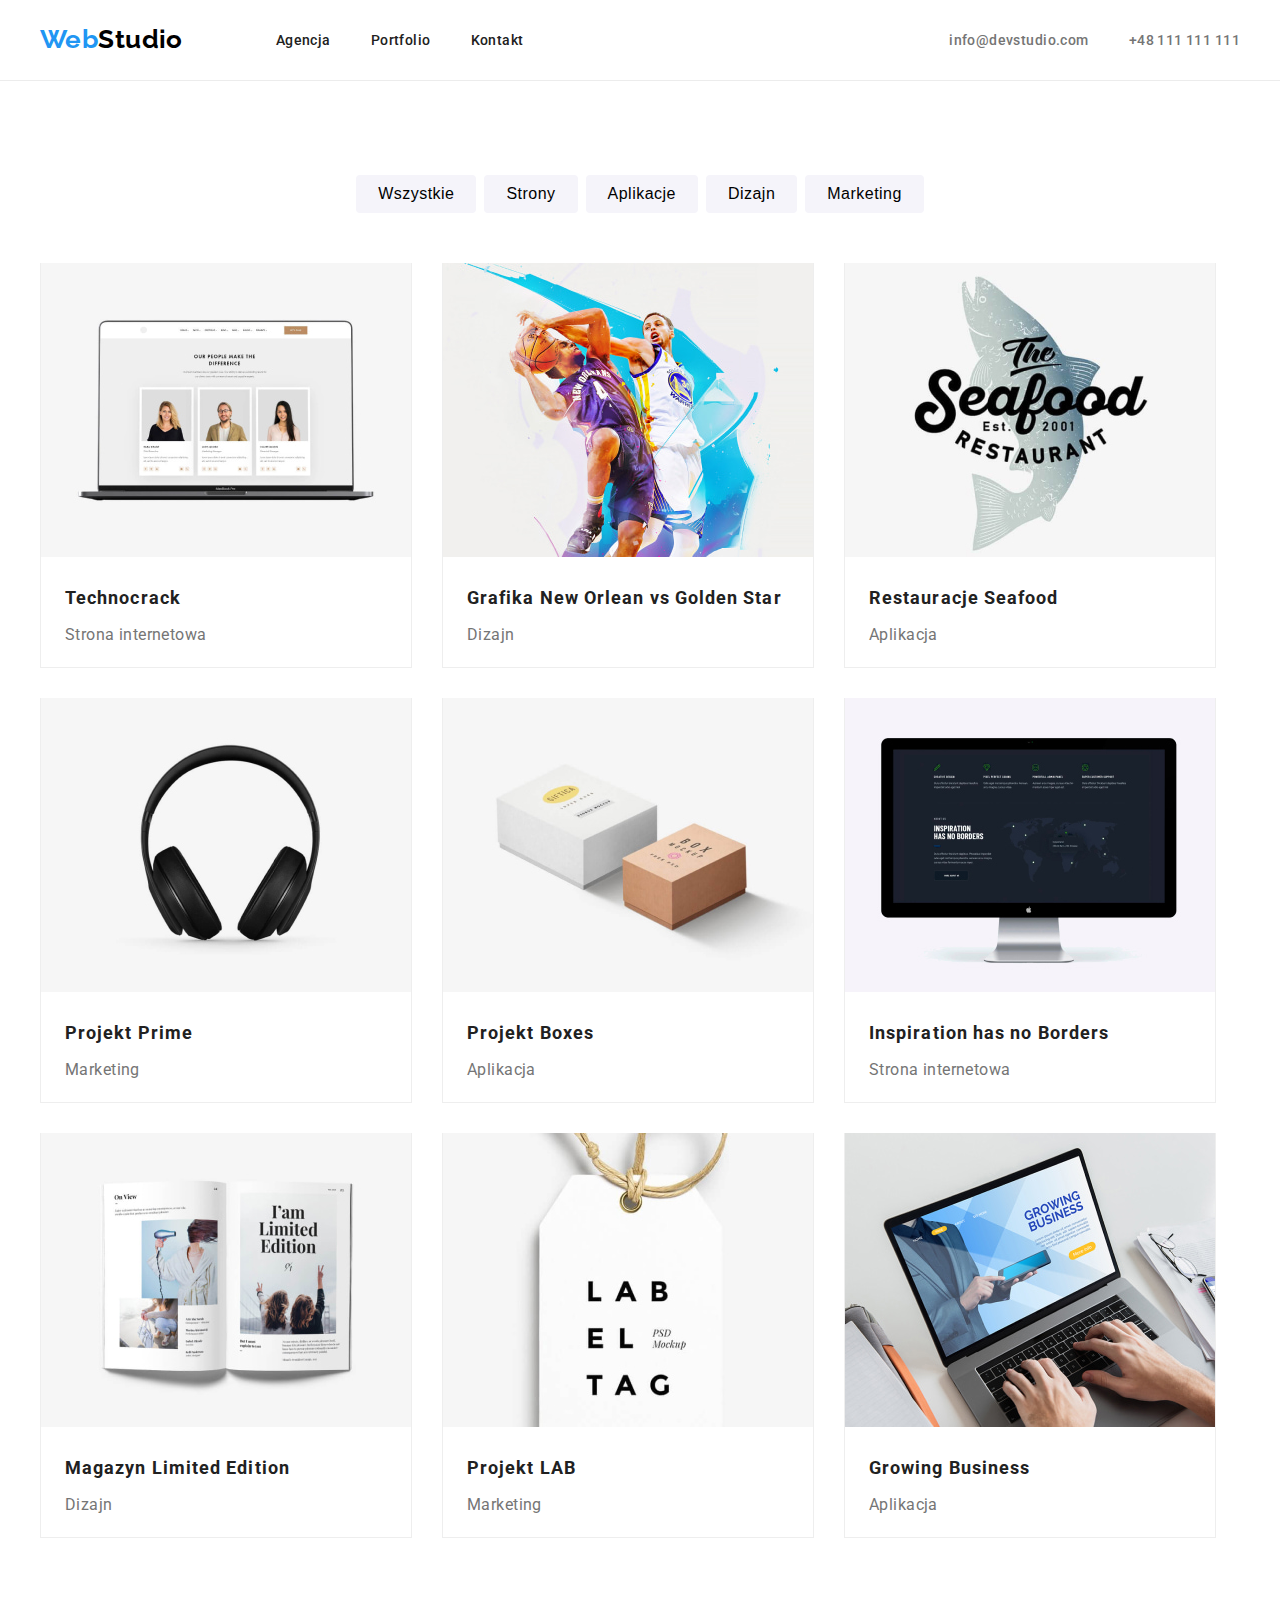
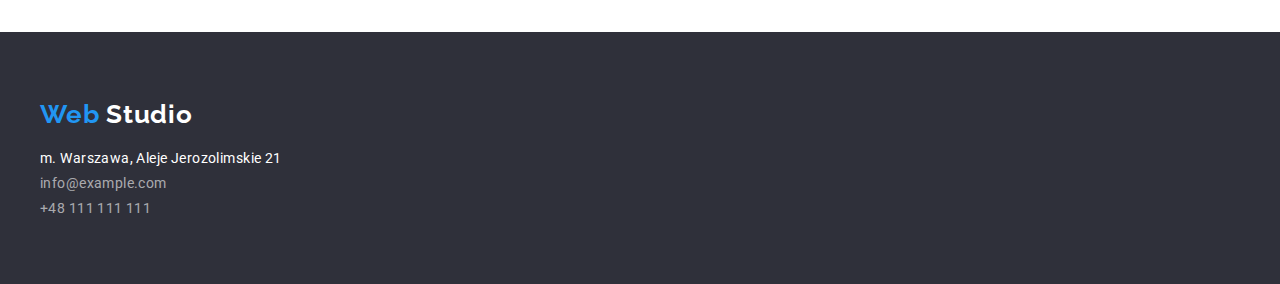
==== portfolio.html @ 39760580 "first commit" ====
<!DOCTYPE html>
<html lang="en">
  <head>
    <title>Portfolio</title>
    <link rel="preconnect" href="https://fonts.googleapis.com" />
    <link rel="preconnect" href="https://fonts.gstatic.com" crossorigin />
    <link
      href="https://fonts.googleapis.com/css2?family=Raleway:wght@700&family=Roboto:wght@400;500;700;900&display=swap"
      rel="stylesheet"
    />
    <link
      rel="stylesheet"
      href="https://cdnjs.cloudflare.com/ajax/libs/modern-normalize/1.1.0/modern-normalize.min.css"
      integrity="sha512-wpPYUAdjBVSE4KJnH1VR1HeZfpl1ub8YT/NKx4PuQ5NmX2tKuGu6U/JRp5y+Y8XG2tV+wKQpNHVUX03MfMFn9Q=="
      crossorigin="anonymous"
      referrerpolicy="no-referrer"
    />
    <link rel="stylesheet" href="./css/styles.css" />
  </head>
  <body>
    <header class="header-border">
      <div class="nav-container container">
        <nav>
          <a class="header-logo" href="./index.html"> <span class="logo-first">Web</span>Studio </a>
          <ul class="header-menu">
            <li class="header-menu-item">
              <a class="header-link" href="./index.html">Agencja</a>
            </li>
            <li class="header-menu-item">
              <a class="header-link" href="./portfolio.html">Portfolio</a>
            </li>
            <li class="header-menu-item">
              <a class="header-link" href="">kontakt</a>
            </li>
          </ul>
        </nav>
        <ul class="contact-list">
          <li class="header-contact-list">
            <a class="contact-link" href="mailto:info@devstudio.com">info@devstudio.com</a>
          </li>
          <li class="header-contact-list">
            <a class="contact-link" href="tel:+48111111111">+48 111 111 111</a>
          </li>
        </ul>
      </div>
    </header>
    <!--main section on the website-->

    <main>
      <section class="section">
        <div class="filter-container">
          <ul class="list-button">
            <li class="filter-button">
              <button class="button-header" type="button">Wszystkie</button>
            </li>
            <li class="filter-button">
              <button class="button-header" type="button">Strony</button>
            </li>
            <li class="filter-button">
              <button class="button-header" type="button">Aplikacje</button>
            </li>
            <li class="filter-button">
              <button class="button-header" type="button">Dizajn</button>
            </li>
            <li class="filter-button">
              <button class="button-header" type="button">Marketing</button>
            </li>
          </ul>
        </div>
        <div class="container">
          <ul class="image-card">
            <li class="image-list">
              <img src="./images/people.jpg" alt="people on laptop" width="370" height="294" />
              <div class="image-list-content">
              <h3 class="image-list-name">Technocrack</h3>
              <p class="image-list-description">Strona internetowa</p>
            </div>
            </li>
            <li class="image-list">
              <img src="./images/football.jpg" alt="football-players" width="370" height="294" />
              <div class="image-list-content">
              <h3 class="image-list-name">Grafika New Orlean vs Golden Star</h3>
              <p class="image-list-description">Dizajn</p>
            </div>
            </li>
            <li class="image-list">
              <img src="./images/seafood.jpg" alt="people on laptop" width="370" height="294" />
              <div class="image-list-content">
              <h3 class="image-list-name">Restauracje Seafood</h3>
              <p class="image-list-description">Aplikacja</p>
            </div>
            </li>
            <li class="image-list">
              <img src="./images/headphones.jpg" alt="headphones" width="370" height="294" />
              <div class="image-list-content">
              <h3 class="image-list-name">Projekt Prime</h3>
              <p class="image-list-description">Marketing</p>
            </div>
            </li>
            <li class="image-list">
              <img src="./images/box.jpg" alt="boxes" width="370" height="294" />
              <div class="image-list-content">
              <h3 class="image-list-name">Projekt Boxes</h3>
              <p class="image-list-description">Aplikacja</p>
            </div>
            </li>
            <li class="image-list">
              <img src="./images/macbook.jpg" alt="macbook" width="370" height="294" />
              <div class="image-list-content">
              <h3 class="image-list-name">Inspiration has no Borders</h3>
              <p class="image-list-description">Strona internetowa</p>
            </div>
            </li>
            <li class="image-list">
              <img src="./images/limitededition.jpg" alt="magazyn" width="370" height="294" />
              <div class="image-list-content">
              <h3 class="image-list-name">Magazyn Limited Edition</h3>
              <p class="image-list-description">Dizajn</p>
            </div>
            </li>
            <li class="image-list">
              <img src="./images/labeltag.jpg" alt="metka" width="370" height="294" />
              <div class="image-list-content">
              <h3 class="image-list-name">Projekt LAB</h3>
              <p class="image-list-description">Marketing</p>
            </div>
            </li>
            <li class="image-list">
              <img
                src="./images/aplikacjagrowningbusiness.jpg"
                alt="laptop"
                width="370"
                height="294"
              />
              <div class="image-list-content">
              <h3 class="image-list-name">Growing Business</h3>
              <p class="image-list-description">Aplikacja</p>
            </div>
            </li>
          </ul>
        </div>
      </section>
    </main>
    <!--Footer-->
    <footer class="footer">
      <div class="footer-container">
        <ul class="footer-details">
          <li class="logo-footer">
            <a class="link-footer-logo" href="./index.html">
              <span class="logo-first">Web</span> Studio
            </a>
          </li>
          <li class="footer-address">
            <address class="address-location">m. Warszawa, Aleje Jerozolimskie 21</address>
          </li>
          <li class="footer-contact-item">
            <a class="link-footer" href="mailto:info@example.com">info@example.com</a>
          </li>
          <li class="footer-contact-item">
            <a class="link-footer" href="tel:+48111111111">+48 111 111 111</a>
          </li>
        </ul>
      </div>
    </footer>
  </body>
</html>
---- css/styles.css ----
:root {
  --primary-font: 'Roboto', sans-serif; /* main font on the page */
  --logo-font: 'Raleway', sans-serif; /* font in logo */
  --primary-color: #212121; /* main text color on the page headers */
  --secondary-color: #757575; /* color for box descriptions and phone */
  --dark-background-color: #2f303a; /* dark background color for header and footer */
  --second-background-color: #f5f4fa; /* background color in nasz zesół section and portfolio project */
  --logo-studio-color: #000000;
  --span-logo-color: #2196f3; /* color for webstudio and hover */
  --thirt-color: #ffffff; /*color for main headline and button text inside */
  --forth-color: #eeeeee;
}

* {
  margin: 0;
  padding: 0;
}

body {
  font-family: var(--primary-font);
  color: var(--primary-color);
  font-size: 14px;
  letter-spacing: 0.03em;
}

.section {
  padding: 94px 0;
}

.container {
  /* all divs */
  max-width: 1200px;
  margin: 0px auto;
}

.header-border {
  border-bottom: 1px solid #ececec;
}

header .nav-container {
  display: flex;
  height: 80px;
  justify-content: space-between;
}

header nav {
  display: flex;
  justify-content: space-between;
  align-items: center;
}

.header-menu {
  display: flex;
  align-items: center;
}

.header-link,  /* header menu */
  .contact-link,
  .header-logo {
  text-decoration: none;
}

.header-menu > .header-menu-item:not(:last-child) {
  margin-right: 40px;
}

.contact-list > .header-contact-list:not(:last-child) {
  margin-right: 40px;
}

.contact-list {
  display: flex;
  justify-content: space-between;
  align-items: center;
  margin: 0px;
}

.header-menu-item,  /* contact list in header with no bulletpoint */
 .header-contact-list {
  list-style: none;
}

.header-logo {
  font-family: var(--logo-font);
  font-size: 26px;
  font-weight: 700;
  line-height: 1.38;
  justify-content: center;
  margin-right: 93px;
  color: var(--logo-studio-color);
}

.logo-first {
  /*logo webstudio first blue part */
  color: var(--span-logo-color);
  margin-top: 24px;
  margin-bottom: 20px;
}

.header-link {
  /* header link to agencja portfolio kontakt */
  font-weight: 500;
  line-height: 1.17;
  color: var(--primary-color);
  text-transform: capitalize;
}

.header-link:hover,  /*pseudoclasses of link special state */
.header-link:focus,
.contact-link:hover,
.contact-link:focus {
  color: var(--span-logo-color);
}

.contact-link {
  /* link to email and tel */
  color: var(--secondary-color);
  font-weight: 500;
  line-height: 1.17;
}

.main-headline {
  /* header main heading and button */
  text-align: center;
  align-items: center;
  display: flex;
  background-color: var(--dark-background-color);
  height: 600px;
  padding: 94px 0;
}

.main-headline-item {
  font-size: 44px;
  font-weight: 900;
  line-height: 1.36;
  letter-spacing: 0.06em;
  text-transform: uppercase;
  color: var(--thirt-color);
  margin-bottom: 30px;
}

.main-headline-button {
  /* main button zamow usługe*/
  font-size: 16px;
  font-weight: 700;
  line-height: 1.87;
  width: 200px;
  height: 50px;
  background-color: var(--span-logo-color);
  color: var(--thirt-color);
  border-radius: 4px;
  border: none;
  cursor: pointer;
}

.our-advantages {
  display: flex;
  gap: 30px;
}

.our-advantages-item {
  list-style: none;
}

.advantages-name {
  /* lorem ipsum headers */
  color: var(--primary-color);
  font-size: 14px;
  font-weight: 700;
  line-height: 1.14;
  margin-bottom: 10px;
  text-transform: uppercase;
}

.advantages-paragraph {
  /*lorem ipsum paragraph description */
  font-weight: 400;
  line-height: 1.71;
  color: var(--secondary-color);
}

.what-we-do-title {
  /* czym sie zajmujemy title */
  font-size: 36px;
  font-weight: 700;
  line-height: 1.17;
  text-align: center;
  margin-bottom: 50px;
  color: var(--primary-color);
}

.what-we-do-box {
  /* 3 images under czym sie zajmujemy */
  list-style: none;
}

.what-we-do-boxes {
  display: flex;
  gap: 30px;
}

.our-team {
  /* nasz zespól background color*/
  background-color: var(--second-background-color);
  list-style: none;
  padding: 94px 0;
}

.our-team-header {
  /* nasz zespół header */
  color: var(--primary-color);
  font-size: 36px;
  font-weight: 700;
  line-height: 1.17;
  text-align: center;
  margin-bottom: 50px;
}

.our-team-header::first-letter {
  text-transform: uppercase;
}

.our-team-card {
  list-style: none;
  display: flex;
  max-width: 270px;
  gap: 30px;
  text-align: center;
}

.our-team-card-item {
  border-radius: 0px 0px 4px 4px;
  box-shadow: 0px 1px 3px rgba(0, 0, 0, 0.12), 0px 1px 1px rgba(0, 0, 0, 0.14),
    0px 2px 1px rgba(0, 0, 0, 0.2);
  background-color: #ffffff;
}

.our-team-card-content {
padding: 30px 0;
}

.our-team-name {
  /*john doe name card */
  color: var(--primary-color);
  font-size: 16px;
  font-weight: 500;
  line-height: 1.17;
  text-transform: capitalize;
}

.our-team-description {
  /*john doe profession */
  color: var(--secondary-color);
  font-size: 16px;
  font-weight: 400;
  line-height: 1.12;
  text-transform: capitalize;
  margin-top: 10px
}

.footer {
  background-color: var(--dark-background-color);
}

.footer-container {
  max-width: 1200px;
  height: 252px;
  display: flex;
  flex-direction: column;
  justify-content: center;
  margin: 0px auto;
}

.link-footer-logo {
  color: var(--thirt-color);
  font-family: var(--logo-font);
  font-weight: 700;
  font-size: 26px;
  line-height: 1.19;
  letter-spacing: 0.03em;
  text-decoration: none;
  margin-bottom: 20px;
  display: inline-block;
}

.footer-details {
  list-style: none;
}

.footer-contact-item {
  margin-top: 9px;
}

.logo-first {
  color: var(--span-logo-color);
}

.footer-address {
  color: var(--thirt-color);
  font-size: 14px;
  font-weight: 400;
}

.address-location {
  font-style: normal;
}

.link-footer {
  color: #ffffff99;
  text-decoration: none;
}

/* portfolio website  buttons section as header is the same*/
.filters-container {
  max-width: 1200px;
  padding: 94px 0px 24px 0px;
  margin: 0px auto;
}

.list-button {
  display: flex;
  justify-content: center;
  margin-bottom: 50px;
}

.filter-button:not(:last-child) {
  margin-right: 8px;
}

.button-header {
  /*buttons in main section */
  font-size: 16px;
  font-weight: 500;
  line-height: 1.62;
  background-color: var(--second-background-color);
  text-align: center;
  letter-spacing: 0.03em;
  border: none;
  border-radius: 4px;
  padding: 6px 22px 6px 22px;
}

.button-header:focus,  /*button pseudoclasses */
.button-header:hover,
.button-header:active {
  color: var(--thirt-color);
  background-color: var(--span-logo-color);
  cursor: pointer;
}
.filter-button,
.image-card {
  list-style: none;
}

/* filter cards */

.container {
  max-width: 1200px;
  margin: 0px auto;
}

.image-card {
  display: flex;
  flex-wrap: wrap;
  padding: 0%;
  gap: 30px;
  list-style: none;
}

.image-list {
  max-width: 370px;
  max-height: 404px;
  border-left: 1px solid var(--forth-color);
  border-bottom: 1px solid var(--forth-color);
  border-right: 1px solid var(--forth-color);
  flex-basis: calc((100% - 2 * 30px) / 3);
}

.image-list-name {
  font-size: 18px;
  margin-bottom: 4px;
  font-weight: 700;
  line-height: 2;
  letter-spacing: 0.06em;
}

.image-list-content {
  padding: 20px 24px;
}

.image-list-description {
  color: #757575;
  font-size: 16px;
  line-height: 1.875;
}
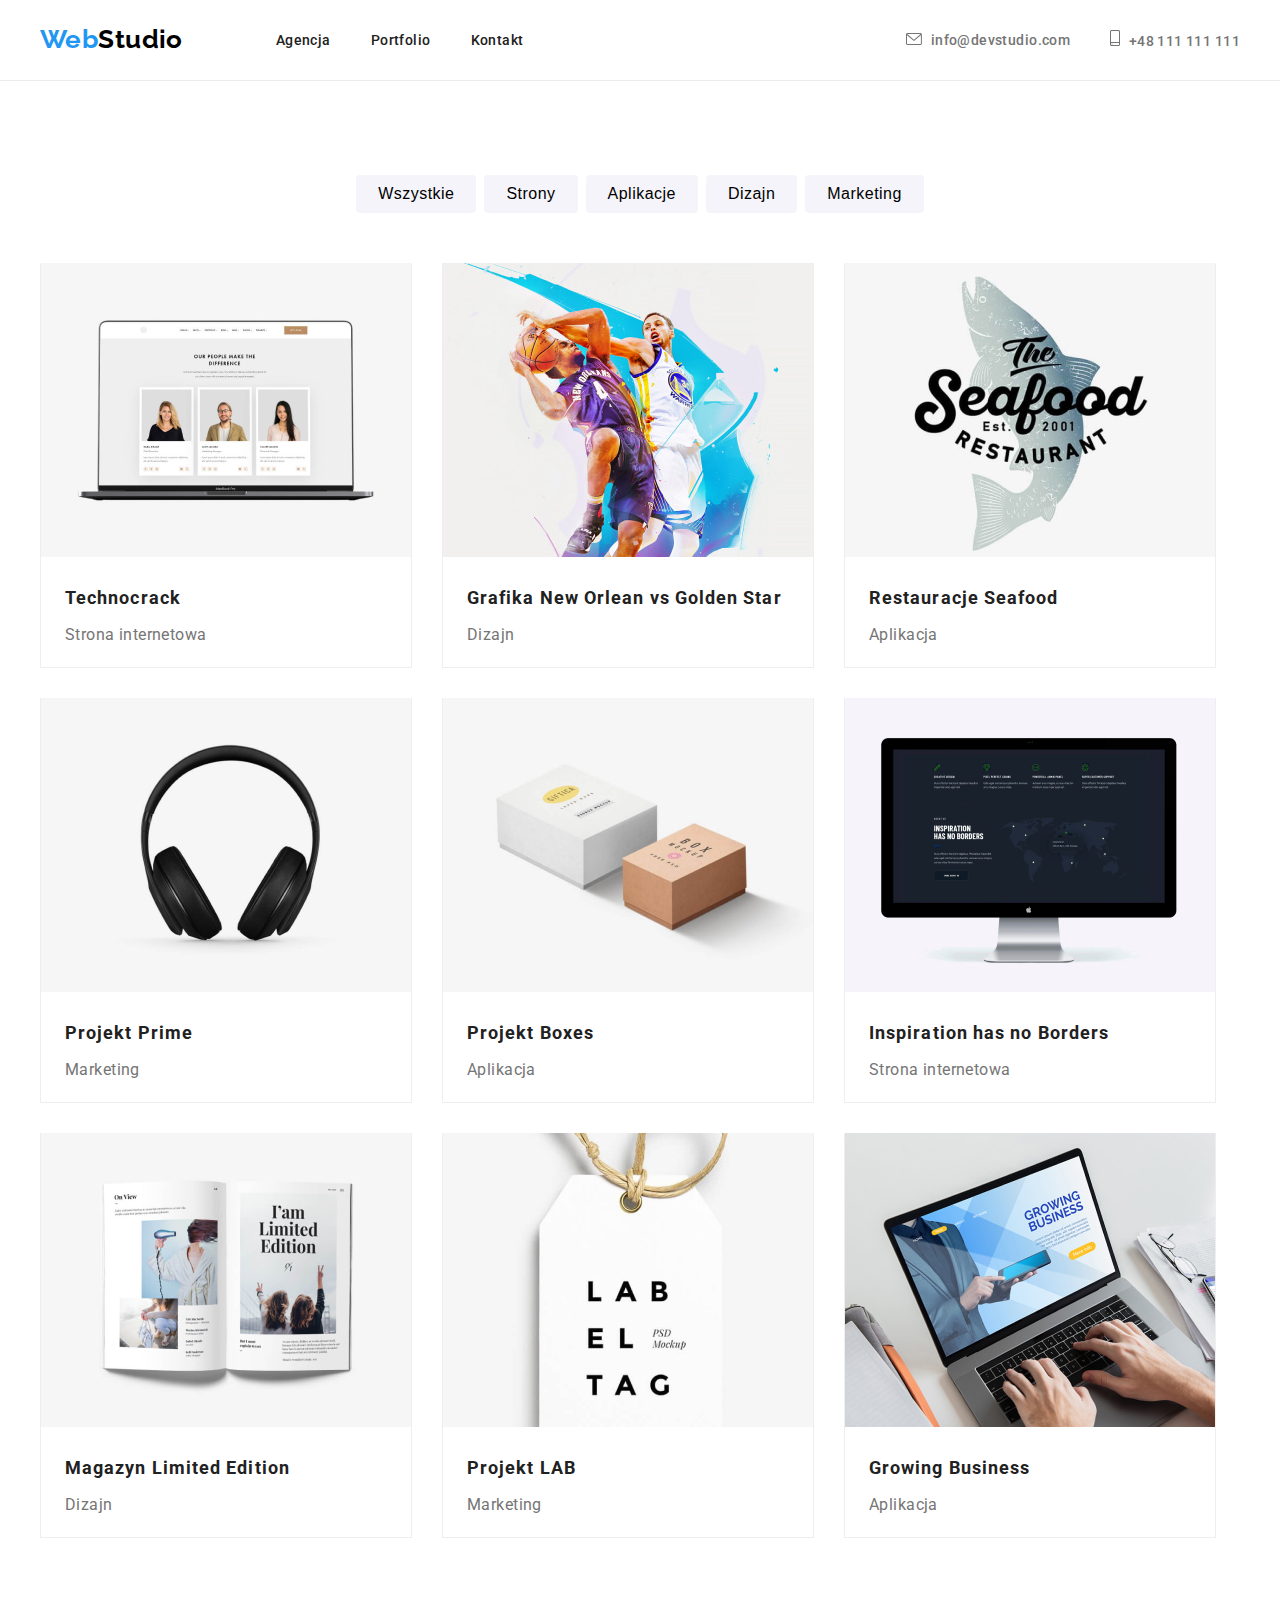
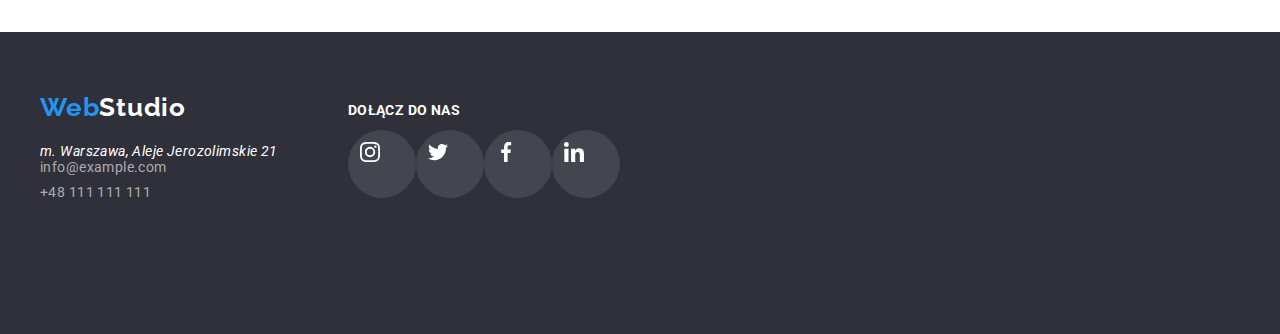
==== commit 282c340e: "first commit" ====
--- a/portfolio.html
+++ b/portfolio.html
@@ -36,9 +36,27 @@
         </nav>
         <ul class="contact-list">
           <li class="header-contact-list">
+            <svg
+              class="menu-icon"
+              width="16"
+              height="12"
+            >
+              <use
+                href="./images/icons.svg#icon-envelope"
+              ></use>
+            </svg>
             <a class="contact-link" href="mailto:info@devstudio.com">info@devstudio.com</a>
           </li>
           <li class="header-contact-list">
+            <svg
+              class="menu-icon"
+              width="10"
+              height="16"
+            >
+              <use
+                href="./images/icons.svg#icon-smartphone"
+              ></use>
+            </svg>
             <a class="contact-link" href="tel:+48111111111">+48 111 111 111</a>
           </li>
         </ul>
@@ -144,23 +162,95 @@
     <!--Footer-->
     <footer class="footer">
       <div class="footer-container">
+        <div class="footer-list">
         <ul class="footer-details">
           <li class="logo-footer">
-            <a class="link-footer-logo" href="./index.html">
-              <span class="logo-first">Web</span> Studio
-            </a>
+            <a
+              class="link-footer-logo"
+              href="./index.html"
+            >
+              <span class="logo-first"
+                >Web</span>Studio</a>
           </li>
           <li class="footer-address">
-            <address class="address-location">m. Warszawa, Aleje Jerozolimskie 21</address>
+            <address class="address-location">
+              m. Warszawa, Aleje Jerozolimskie
+              21
           </li>
           <li class="footer-contact-item">
-            <a class="link-footer" href="mailto:info@example.com">info@example.com</a>
+            <a class="link-footer"
+            href="mailto:info@example.com"
+            >info@example.com</a>
           </li>
           <li class="footer-contact-item">
-            <a class="link-footer" href="tel:+48111111111">+48 111 111 111</a>
+            <a
+              class="link-footer"
+              href="tel:+48111111111"
+              >+48 111 111 111</a
+            >
           </li>
         </ul>
-      </div>
-    </footer>
-  </body>
+      </address>
+      </div>
+      <div class="footer-social-icons">
+        <h3>dołącz do nas</h3>
+      <div>
+        <ul class="social-list">
+          <li>
+            <div>
+              <svg
+                class="footer-icon"
+                width="20"
+                height="20"
+              >
+                <use
+                  href="./images/icons.svg#icon-instagram"
+                ></use>
+              </svg>
+            </div>
+          </li>
+          <li>
+            <div>
+              <svg
+                class="footer-icon"
+                width="20"
+                height="20"
+              >
+                <use
+                  href="./images/icons.svg#icon-twitter"
+                ></use>
+              </svg>
+            </div>
+          </li>
+          <li>
+            <div>
+              <svg
+                class="footer-icon"
+                width="20"
+                height="20"
+              >
+                <use
+                  href="./images/icons.svg#icon-facebook"
+                ></use>
+              </svg>
+            </div>
+          </li>
+          <li>
+            <div>
+              <svg
+                class="footer-icon"
+                width="20"
+                height="20"
+              >
+                <use
+                  href="./images/icons.svg#icon-linkedin"
+                ></use>
+              </svg>
+            </div>
+          </li>
+        </ul>
+      </div>
+      </div>
+  </footer>
+</body>
 </html>
--- a/css/styles.css
+++ b/css/styles.css
@@ -9,6 +9,7 @@
   --span-logo-color: #2196f3; /* color for webstudio and hover */
   --thirt-color: #ffffff; /*color for main headline and button text inside */
   --forth-color: #eeeeee;
+  --social-icon-color:#afb1b8;
 }
 
 * {
@@ -33,8 +34,42 @@
   margin: 0px auto;
 }
 
+.menu-icon {
+  margin-right: 5px;
+  fill: var(--secondary-color);
+}
+.menu-icon:hover {
+  color: var(--span-logo-color);
+  fill: var(--span-logo-color)
+}
+
+.card-icon {
+  padding: 25px 100px;
+  background-color:  var(--second-background-color)
+  border-radius: 4px;
+  margin-bottom: 30px;
+}
+
+.social-icon {
+  width: 44px;
+  height: 44px;
+  color: var(--social-icon-color);
+  border-radius: 100px;
+  display: flex;
+  align-items: center;
+  justify-content: center;
+}
+
+.social-icon:hover {
+  background-color: var(--span-logo-color);
+}
+
+.social-icon:hover svg {
+  fill: var(--thirt-color)
+}
+
 .header-border {
-  border-bottom: 1px solid #ececec;
+border-bottom: 1px solid #ececec;
 }
 
 header .nav-container {
@@ -45,26 +80,28 @@
 
 header nav {
   display: flex;
-  justify-content: space-between;
-  align-items: center;
+justify-content: space-between;
+align-items: center;
 }
 
 .header-menu {
-  display: flex;
-  align-items: center;
+display: flex;
+align-items: center;
 }
 
 .header-link,  /* header menu */
-  .contact-link,
-  .header-logo {
+.contact-link,
+.header-logo {
   text-decoration: none;
 }
 
-.header-menu > .header-menu-item:not(:last-child) {
+.header-menu
+  > .header-menu-item:not(:last-child) {
   margin-right: 40px;
 }
 
-.contact-list > .header-contact-list:not(:last-child) {
+.contact-list
+  > .header-contact-list:not(:last-child) {
   margin-right: 40px;
 }
 
@@ -105,7 +142,9 @@
   text-transform: capitalize;
 }
 
-.header-link:hover,  /*pseudoclasses of link special state */
+/*pseudoclasses of link special state */
+
+.header-link:hover,
 .header-link:focus,
 .contact-link:hover,
 .contact-link:focus {
@@ -125,8 +164,19 @@
   align-items: center;
   display: flex;
   background-color: var(--dark-background-color);
+  background-image: linear-gradient(
+      to bottom,
+      rgba(47, 48, 58, 0.4),
+      rgba(47, 48, 58, 0.4)
+    ),
+    url(../images/backgroundimage.jpg);
+  background-repeat: no-repeat;
+  background-size: auto;
+  background-position: center;
   height: 600px;
   padding: 94px 0;
+  max-width: 1600px;
+  margin: auto;
 }
 
 .main-headline-item {
@@ -201,7 +251,9 @@
 
 .our-team {
   /* nasz zespól background color*/
-  background-color: var(--second-background-color);
+  background-color: var(
+    --second-background-color
+  );
   list-style: none;
   padding: 94px 0;
 }
@@ -230,13 +282,14 @@
 
 .our-team-card-item {
   border-radius: 0px 0px 4px 4px;
-  box-shadow: 0px 1px 3px rgba(0, 0, 0, 0.12), 0px 1px 1px rgba(0, 0, 0, 0.14),
+  box-shadow: 0px 1px 3px rgba(0, 0, 0, 0.12),
+    0px 1px 1px rgba(0, 0, 0, 0.14),
     0px 2px 1px rgba(0, 0, 0, 0.2);
   background-color: #ffffff;
 }
 
 .our-team-card-content {
-padding: 30px 0;
+  padding: 30px 0;
 }
 
 .our-team-name {
@@ -255,21 +308,88 @@
   font-weight: 400;
   line-height: 1.12;
   text-transform: capitalize;
-  margin-top: 10px
+  margin-top: 10px;
+}
+.social-items {
+  display: flex;
+  margin: 0px 32px;
+  padding-top: 16px;
+  fill: var(--social-icon-color);
+  justify-content:space-around;
+}
+
+.social-media:hover,
+.social-media:focus {
+fill: var(--thirt-color);
+background-color: #2196f3;
+border-radius: 50px;
+}
+
+.team-card-icons {
+  width: 44px;
+  height: 44px;
+  padding: 12px;
+}
+
+.our-clients {
+  color: var(--primary-color);
+  font-size: 36px;
+  font-weight: 700;
+  line-height: 1.17;
+  text-align: center;
+  letter-spacing: 0.03em;
+  padding-bottom: 50px;
+}
+
+.our-client-logo {
+  display: flex;
+  list-style: none;
+  justify-content: space-between;
+}
+.logo-boxes {
+  border: 1px solid #afb1bb;
+  border-radius: 3px;
+  width: 170px;
+  height: 92px;
+  padding-left: 32px;
+  padding-right: 32px;
+  display: flex;
+  align-items: center;
+}
+
+.logo-boxes:hover {
+  width: 170px;
+  height: 92px;
+  border: 1px solid var(--span-logo-color);
+}
+
+.logo-boxes:hover .client-icon,
+.logo-boxes:focus .client-icon {
+  fill: var(--span-logo-color);
+}
+
+.client-icon {
+  fill: var(--social-icon-color);
 }
 
 .footer {
   background-color: var(--dark-background-color);
-}
+ padding:60px 0px;
+}
+
+.footer-list {
+  display: flex;
+
+  }
+
 
 .footer-container {
   max-width: 1200px;
-  height: 252px;
-  display: flex;
-  flex-direction: column;
-  justify-content: center;
+  display: flex;
+  flex-direction: row;
   margin: 0px auto;
 }
+
 
 .link-footer-logo {
   color: var(--thirt-color);
@@ -279,8 +399,8 @@
   line-height: 1.19;
   letter-spacing: 0.03em;
   text-decoration: none;
-  margin-bottom: 20px;
   display: inline-block;
+  padding-bottom: 20px;
 }
 
 .footer-details {
@@ -288,11 +408,12 @@
 }
 
 .footer-contact-item {
-  margin-top: 9px;
+padding: 0px 0px 9px;
 }
 
 .logo-first {
   color: var(--span-logo-color);
+
 }
 
 .footer-address {
@@ -301,8 +422,10 @@
   font-weight: 400;
 }
 
-.address-location {
+.location {
   font-style: normal;
+  padding-bottom: 9px;
+
 }
 
 .link-footer {
@@ -310,17 +433,62 @@
   text-decoration: none;
 }
 
+.footer-social-icons h3 {
+  font-weight: 700;
+  font-size: 14px;
+  line-height: 16px;
+  color: var(--thirt-color);
+  line-height: 1.14;
+  letter-spacing: 0.03em;
+  text-transform: uppercase;
+  margin: 11px 0px;;
+
+}
+
+.footer-social-icons {
+padding-left: 70px;
+}
+
+.social-list {
+  list-style: none;
+  width: 206px;
+  height: 44px;
+  display: flex;
+  justify-content: space-between;
+  margin-bottom: 100px;
+}
+
+.social-list div {
+  width: 44px;
+  height: 44px;
+  background: rgba(255, 255, 255, 0.1);
+  border-radius: 50px;
+  padding: 12px;
+
+}
+
+.social-list div:hover,
+.social-list div:focus {
+  background-color: var(--span-logo-color);
+}
+
+.footer-icon {
+  fill: white;
+}
+
 /* portfolio website  buttons section as header is the same*/
-.filters-container {
-  max-width: 1200px;
-  padding: 94px 0px 24px 0px;
-  margin: 0px auto;
-}
+
 
 .list-button {
   display: flex;
   justify-content: center;
-  margin-bottom: 50px;
+  padding-bottom: 50px;
+
+}
+
+.list-button:hover,
+.list-button:focus {
+
 }
 
 .filter-button:not(:last-child) {
@@ -332,7 +500,9 @@
   font-size: 16px;
   font-weight: 500;
   line-height: 1.62;
-  background-color: var(--second-background-color);
+  background-color: var(
+    --second-background-color
+  );
   text-align: center;
   letter-spacing: 0.03em;
   border: none;
@@ -346,7 +516,9 @@
   color: var(--thirt-color);
   background-color: var(--span-logo-color);
   cursor: pointer;
-}
+  box-shadow: 0px 4px 4px rgb(0 0 0 / 25%);
+}
+
 .filter-button,
 .image-card {
   list-style: none;
@@ -354,10 +526,7 @@
 
 /* filter cards */
 
-.container {
-  max-width: 1200px;
-  margin: 0px auto;
-}
+
 
 .image-card {
   display: flex;
@@ -376,6 +545,10 @@
   flex-basis: calc((100% - 2 * 30px) / 3);
 }
 
+.image-list:hover {
+  box-shadow: 0px 1px 1px rgba(0, 0, 0, 0.12), 0px 4px 4px rgba(0, 0, 0, 0.06), 1px 4px 6px rgba(0, 0, 0, 0.16);
+}
+
 .image-list-name {
   font-size: 18px;
   margin-bottom: 4px;
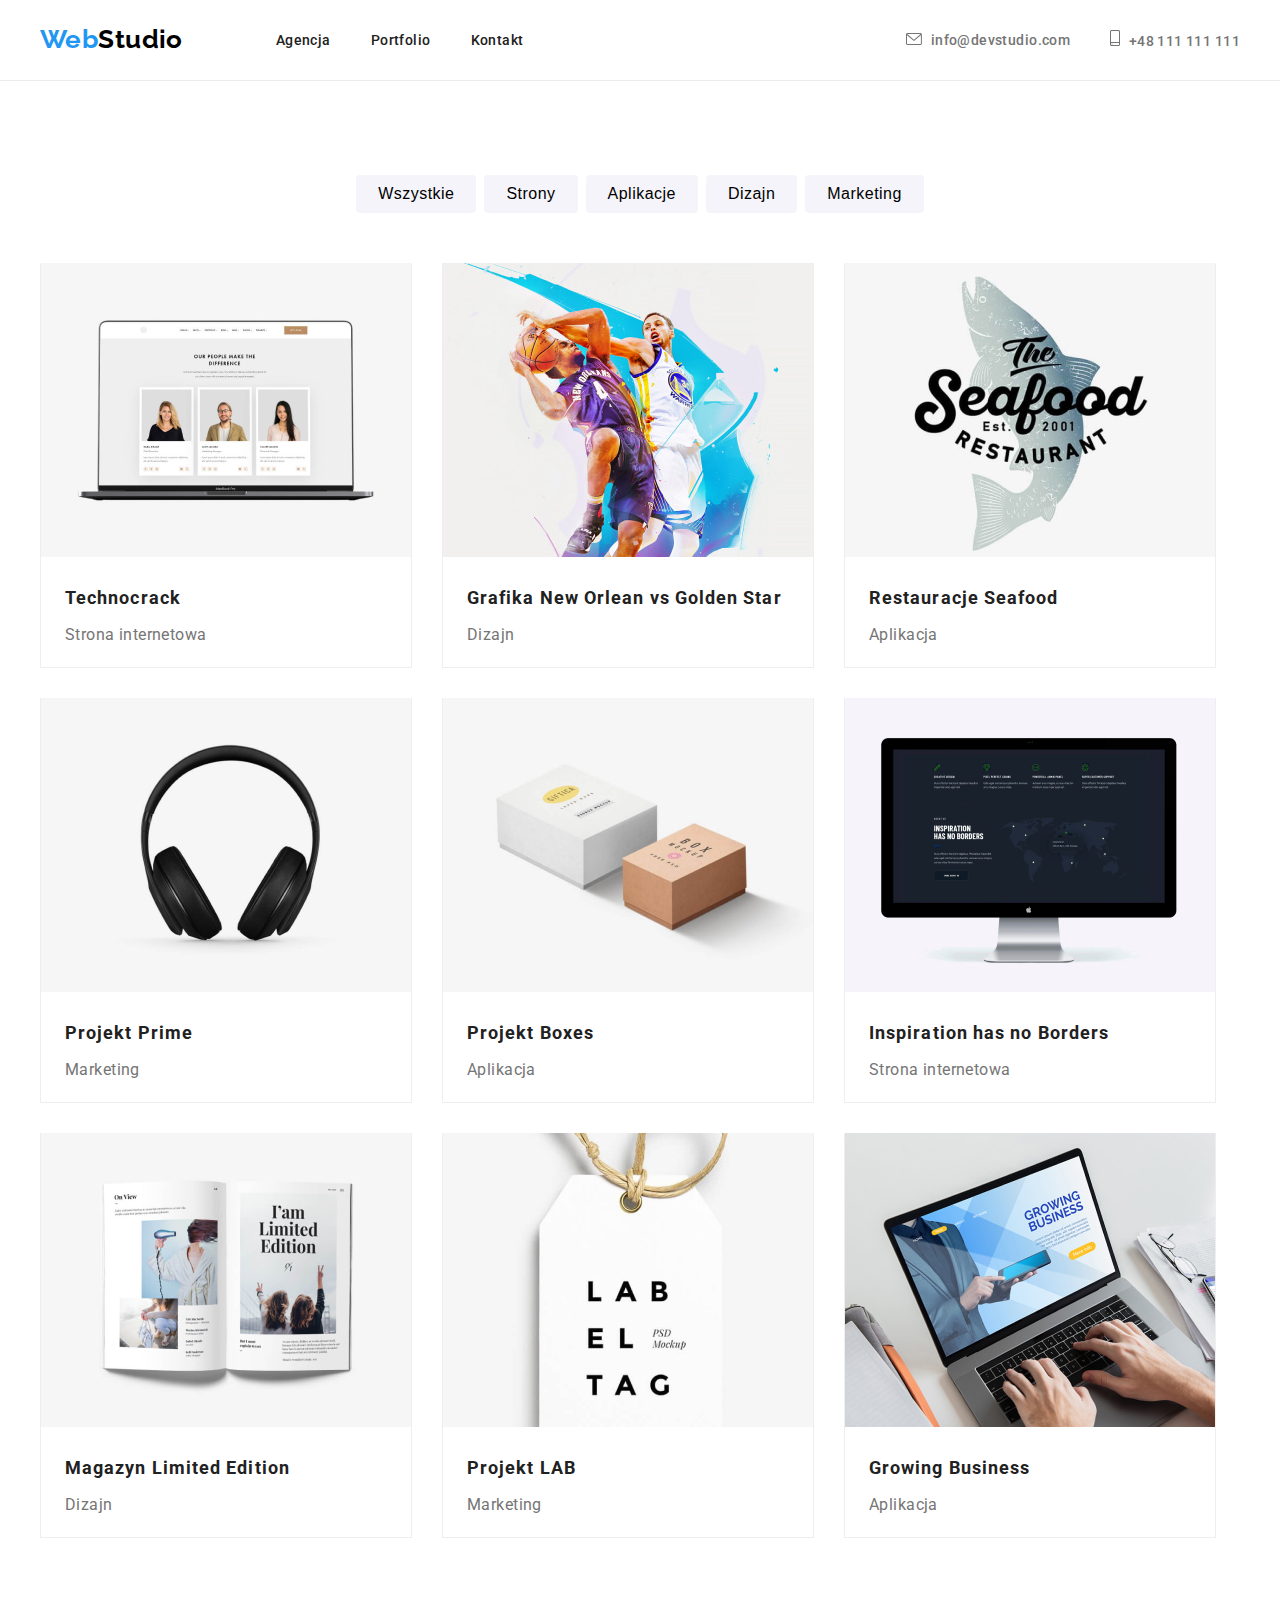
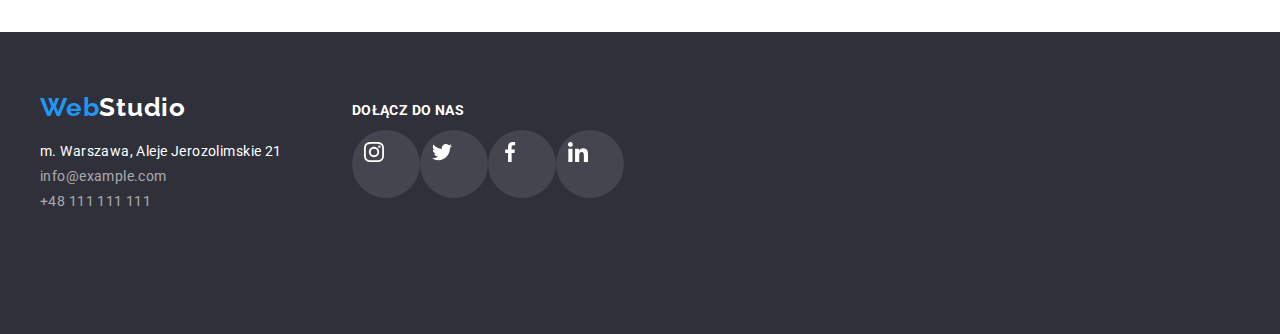
==== commit 6612dab4: "korekta nasz zespó" ====
--- a/portfolio.html
+++ b/portfolio.html
@@ -162,95 +162,95 @@
     <!--Footer-->
     <footer class="footer">
       <div class="footer-container">
-        <div class="footer-list">
-        <ul class="footer-details">
-          <li class="logo-footer">
-            <a
-              class="link-footer-logo"
-              href="./index.html"
-            >
-              <span class="logo-first"
-                >Web</span>Studio</a>
-          </li>
-          <li class="footer-address">
-            <address class="address-location">
-              m. Warszawa, Aleje Jerozolimskie
-              21
-          </li>
-          <li class="footer-contact-item">
-            <a class="link-footer"
-            href="mailto:info@example.com"
-            >info@example.com</a>
-          </li>
-          <li class="footer-contact-item">
-            <a
-              class="link-footer"
-              href="tel:+48111111111"
-              >+48 111 111 111</a
-            >
-          </li>
-        </ul>
-      </address>
+          <div class="footer-list">
+          <ul class="footer-details">
+            <li class="logo-footer">
+              <a
+                class="link-footer-logo"
+                href="./index.html"
+              >
+                <span class="logo-first"
+                  >Web</span>Studio</a>
+            <li class="footer-address">
+              <address class="location">
+                m. Warszawa, Aleje Jerozolimskie
+                21
+              </address>
+            </li>
+            <li class="footer-contact-item">
+              <a class="link-footer"
+              href="mailto:info@example.com"
+              >info@example.com</a>
+            </li>
+            <li class="footer-contact-item">
+              <a
+                class="link-footer"
+                href="tel:+48111111111"
+                >+48 111 111 111</a
+              >
+            </li>
+          </ul>
+        </div>
+        <div class="footer-social-icons">
+          <h3>dołącz do nas</h3>
+        <div>
+          <ul class="social-list">
+            <li>
+              <div>
+                <svg
+                  class="footer-icon"
+                  width="20"
+                  height="20"
+                >
+                  <use
+                    href="./images/icons.svg#icon-instagram"
+                  ></use>
+                </svg>
+              </div>
+            </li>
+            <li>
+              <div>
+                <svg
+                  class="footer-icon"
+                  width="20"
+                  height="20"
+                >
+                  <use
+                    href="./images/icons.svg#icon-twitter"
+                  ></use>
+                </svg>
+              </div>
+            </li>
+            <li>
+              <div>
+                <svg
+                  class="footer-icon"
+                  width="20"
+                  height="20"
+                >
+                  <use
+                    href="./images/icons.svg#icon-facebook"
+                  ></use>
+                </svg>
+              </div>
+            </li>
+            <li>
+              <div>
+                <svg
+                  class="footer-icon"
+                  width="20"
+                  height="20"
+                >
+                  <use
+                    href="./images/icons.svg#icon-linkedin"
+                  ></use>
+                </svg>
+              </div>
+            </li>
+          </ul>
+        </div>
+        </div>
       </div>
-      <div class="footer-social-icons">
-        <h3>dołącz do nas</h3>
-      <div>
-        <ul class="social-list">
-          <li>
-            <div>
-              <svg
-                class="footer-icon"
-                width="20"
-                height="20"
-              >
-                <use
-                  href="./images/icons.svg#icon-instagram"
-                ></use>
-              </svg>
-            </div>
-          </li>
-          <li>
-            <div>
-              <svg
-                class="footer-icon"
-                width="20"
-                height="20"
-              >
-                <use
-                  href="./images/icons.svg#icon-twitter"
-                ></use>
-              </svg>
-            </div>
-          </li>
-          <li>
-            <div>
-              <svg
-                class="footer-icon"
-                width="20"
-                height="20"
-              >
-                <use
-                  href="./images/icons.svg#icon-facebook"
-                ></use>
-              </svg>
-            </div>
-          </li>
-          <li>
-            <div>
-              <svg
-                class="footer-icon"
-                width="20"
-                height="20"
-              >
-                <use
-                  href="./images/icons.svg#icon-linkedin"
-                ></use>
-              </svg>
-            </div>
-          </li>
-        </ul>
-      </div>
-      </div>
-  </footer>
-</body>
+    </footer>
+  </body>
 </html>
--- a/css/styles.css
+++ b/css/styles.css
@@ -45,7 +45,7 @@
 
 .card-icon {
   padding: 25px 100px;
-  background-color:  var(--second-background-color)
+  background-color: var(--second-background-color);
   border-radius: 4px;
   margin-bottom: 30px;
 }
@@ -212,8 +212,8 @@
   list-style: none;
 }
 
+ /* lorem ipsum headers */
 .advantages-name {
-  /* lorem ipsum headers */
   color: var(--primary-color);
   font-size: 14px;
   font-weight: 700;
@@ -221,9 +221,8 @@
   margin-bottom: 10px;
   text-transform: uppercase;
 }
-
+/*lorem ipsum paragraph description */
 .advantages-paragraph {
-  /*lorem ipsum paragraph description */
   font-weight: 400;
   line-height: 1.71;
   color: var(--secondary-color);
@@ -299,6 +298,8 @@
   font-weight: 500;
   line-height: 1.17;
   text-transform: capitalize;
+  padding-bottom: 10px;
+  letter-spacing: 0.03em;
 }
 
 .our-team-description {
@@ -329,6 +330,7 @@
   width: 44px;
   height: 44px;
   padding: 12px;
+
 }
 
 .our-clients {
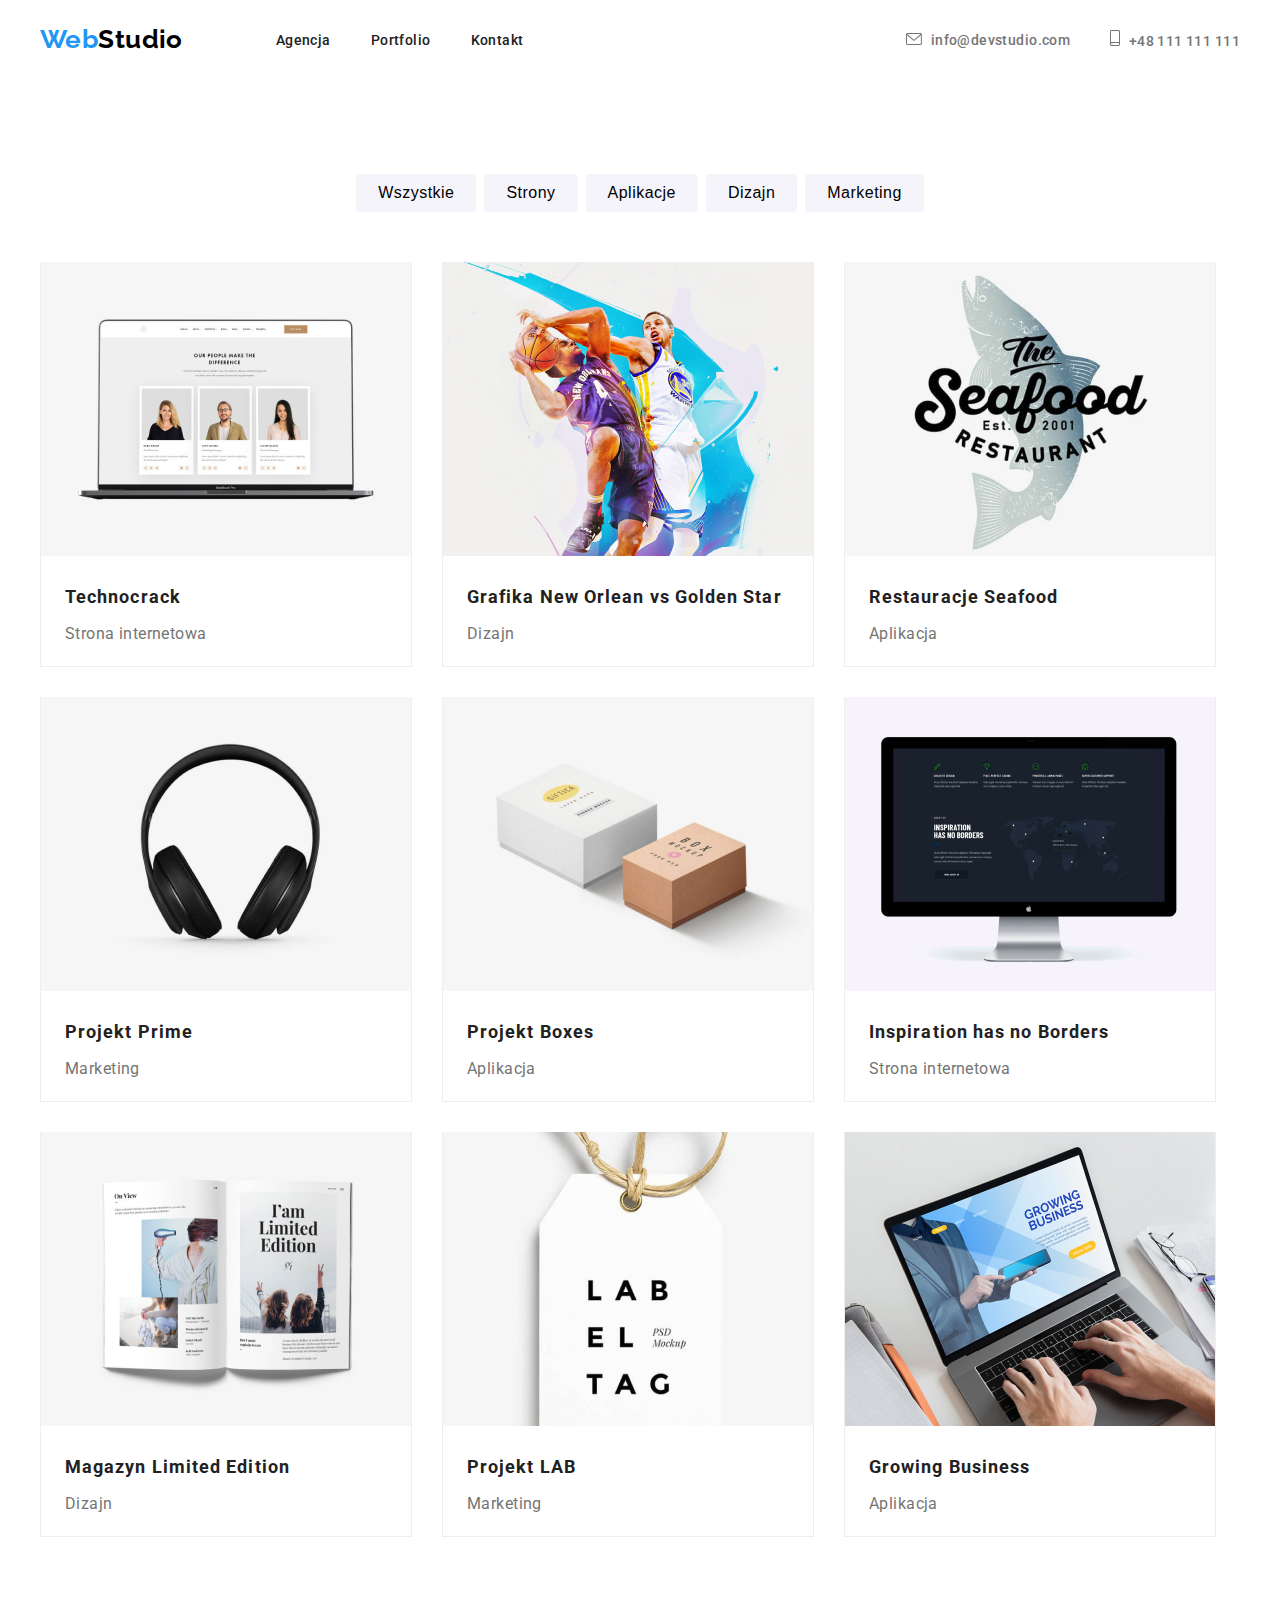
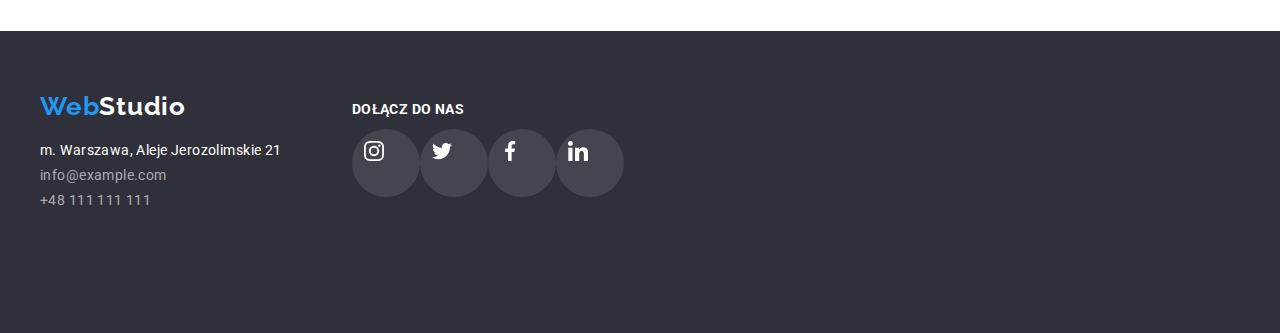
==== commit d3185097: "cursor pointer correction" ====
--- a/portfolio.html
+++ b/portfolio.html
@@ -18,9 +18,9 @@
     <link rel="stylesheet" href="./css/styles.css" />
   </head>
   <body>
-    <header class="header-border">
+    <header class="header">
       <div class="nav-container container">
-        <nav>
+        <nav class="navigation">
           <a class="header-logo" href="./index.html"> <span class="logo-first">Web</span>Studio </a>
           <ul class="header-menu">
             <li class="header-menu-item">
@@ -171,7 +171,7 @@
               >
                 <span class="logo-first"
                   >Web</span>Studio</a>
-            <li class="footer-address">
+            <li class="footer-contact-item">
               <address class="location">
                 m. Warszawa, Aleje Jerozolimskie
                 21
@@ -190,13 +190,14 @@
               >
             </li>
           </ul>
-        </div>
+      </div>
         <div class="footer-social-icons">
-          <h3>dołącz do nas</h3>
+          <h3 class="social-title">dołącz do nas
+          </h3>
         <div>
           <ul class="social-list">
             <li>
-              <div>
+              <div class="div-icon">
                 <svg
                   class="footer-icon"
                   width="20"
@@ -209,7 +210,7 @@
               </div>
             </li>
             <li>
-              <div>
+              <div class="div-icon">
                 <svg
                   class="footer-icon"
                   width="20"
@@ -222,7 +223,7 @@
               </div>
             </li>
             <li>
-              <div>
+              <div class="div-icon">
                 <svg
                   class="footer-icon"
                   width="20"
@@ -235,7 +236,7 @@
               </div>
             </li>
             <li>
-              <div>
+              <div class="div-icon">
                 <svg
                   class="footer-icon"
                   width="20"
--- a/css/styles.css
+++ b/css/styles.css
@@ -69,24 +69,20 @@
 }
 
 .header-border {
-border-bottom: 1px solid #ececec;
-}
-
-header .nav-container {
+  border-bottom: 1px solid #ececec;
+}
+
+.header .nav-container,
+.navigation {
   display: flex;
   height: 80px;
   justify-content: space-between;
-}
-
-header nav {
-  display: flex;
-justify-content: space-between;
-align-items: center;
+  align-items: center;
 }
 
 .header-menu {
-display: flex;
-align-items: center;
+  display: flex;
+  align-items: center;
 }
 
 .header-link,  /* header menu */
@@ -284,7 +280,6 @@
   box-shadow: 0px 1px 3px rgba(0, 0, 0, 0.12),
     0px 1px 1px rgba(0, 0, 0, 0.14),
     0px 2px 1px rgba(0, 0, 0, 0.2);
-  background-color: #ffffff;
 }
 
 .our-team-card-content {
@@ -321,12 +316,12 @@
 
 .social-media:hover,
 .social-media:focus {
-fill: var(--thirt-color);
-background-color: #2196f3;
-border-radius: 50px;
-}
-
-.team-card-icons {
+  fill: var(--thirt-color);
+  background-color: var(--span-logo-color);
+  border-radius: 50px;
+}
+
+.social-media {
   width: 44px;
   height: 44px;
   padding: 12px;
@@ -348,6 +343,7 @@
   list-style: none;
   justify-content: space-between;
 }
+
 .logo-boxes {
   border: 1px solid #afb1bb;
   border-radius: 3px;
@@ -376,14 +372,8 @@
 
 .footer {
   background-color: var(--dark-background-color);
- padding:60px 0px;
-}
-
-.footer-list {
-  display: flex;
-
-  }
-
+  padding:60px 0px;
+}
 
 .footer-container {
   max-width: 1200px;
@@ -391,7 +381,6 @@
   flex-direction: row;
   margin: 0px auto;
 }
-
 
 .link-footer-logo {
   color: var(--thirt-color);
@@ -409,25 +398,17 @@
   list-style: none;
 }
 
-.footer-contact-item {
-padding: 0px 0px 9px;
-}
-
 .logo-first {
   color: var(--span-logo-color);
-
-}
-
-.footer-address {
-  color: var(--thirt-color);
-  font-size: 14px;
-  font-weight: 400;
 }
 
 .location {
   font-style: normal;
-  padding-bottom: 9px;
-
+  color: var(--thirt-color);
+}
+
+.footer-contact-item +.footer-contact-item {
+  padding-top: 9px;
 }
 
 .link-footer {
@@ -435,7 +416,7 @@
   text-decoration: none;
 }
 
-.footer-social-icons h3 {
+.social-title {
   font-weight: 700;
   font-size: 14px;
   line-height: 16px;
@@ -443,13 +424,13 @@
   line-height: 1.14;
   letter-spacing: 0.03em;
   text-transform: uppercase;
-  margin: 11px 0px;;
-
+  margin: 11px 0px;
 }
 
 .footer-social-icons {
-padding-left: 70px;
-}
+  padding-left: 70px;
+}
+
 
 .social-list {
   list-style: none;
@@ -460,22 +441,21 @@
   margin-bottom: 100px;
 }
 
-.social-list div {
+.div-icon {
   width: 44px;
   height: 44px;
   background: rgba(255, 255, 255, 0.1);
   border-radius: 50px;
   padding: 12px;
-
-}
-
-.social-list div:hover,
-.social-list div:focus {
+}
+
+.div-icon:hover,
+.div-icon:focus {
   background-color: var(--span-logo-color);
 }
 
 .footer-icon {
-  fill: white;
+  fill: var(--thirt-color)
 }
 
 /* portfolio website  buttons section as header is the same*/
@@ -485,12 +465,10 @@
   display: flex;
   justify-content: center;
   padding-bottom: 50px;
-
 }
 
 .list-button:hover,
 .list-button:focus {
-
 }
 
 .filter-button:not(:last-child) {
@@ -528,8 +506,6 @@
 
 /* filter cards */
 
-
-
 .image-card {
   display: flex;
   flex-wrap: wrap;
@@ -564,7 +540,14 @@
 }
 
 .image-list-description {
-  color: #757575;
+  color: var(--secondary-color);
   font-size: 16px;
   line-height: 1.875;
 }
+
+.social-list,
+.our-client-logo,
+.team-card-icons,
+.menu-icon {
+  cursor: pointer;
+}